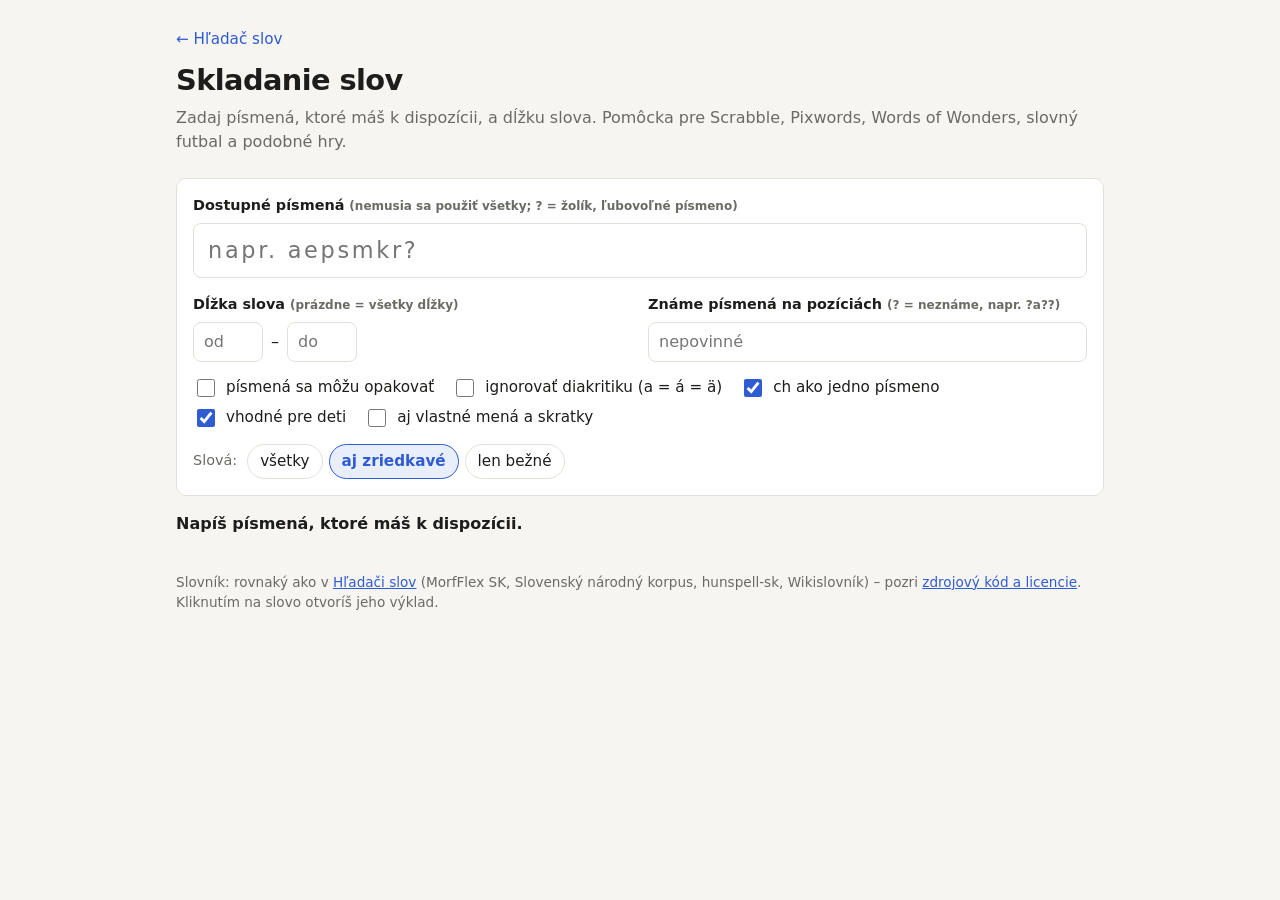
==== skladanie/index.html @ e5422c87 "Podstránka Skladanie slov z písmen (skladanie/) Zadáš dostupné písmená a dĺžku slova, vypíše všetky " ====
<!doctype html>
<html lang="sk">
<head>
  <meta charset="utf-8">
  <meta name="viewport" content="width=device-width, initial-scale=1">
  <meta http-equiv="Content-Security-Policy"
        content="default-src 'self'; script-src 'self'; style-src 'self'; img-src 'self' data:; connect-src 'self'; object-src 'none'; base-uri 'none'; form-action 'none'">
  <meta name="referrer" content="strict-origin-when-cross-origin">
  <title>Skladanie slov</title>
  <meta name="description" content="Zadaj dostupné písmená a dĺžku slova – vypíšeme všetky slovenské slová, ktoré sa z nich dajú zložiť. Pomôcka pre Scrabble, Pixwords, Words of Wonders a slovný futbal.">
  <link rel="stylesheet" href="../style.css?v=20261018">
  <link rel="stylesheet" href="skladanie.css?v=20261018">
</head>
<body>
  <header>
    <nav class="top-nav"><a href="../">← Hľadač slov</a></nav>
    <h1>Skladanie slov</h1>
    <p class="sub">Zadaj písmená, ktoré máš k dispozícii, a dĺžku slova. Pomôcka pre Scrabble, Pixwords,
      Words of Wonders, slovný futbal a podobné hry.</p>
  </header>

  <main>
    <form id="form" autocomplete="off">
      <section class="card">
        <label class="big">
          <span>Dostupné písmená <small>(nemusia sa použiť všetky; ? = žolík, ľubovoľné písmeno)</small></span>
          <input id="letters" placeholder="napr. aepsmkr?" autocapitalize="off" spellcheck="false" enterkeyhint="search">
        </label>
        <div class="grid2">
          <div class="len">
            <span>Dĺžka slova <small>(prázdne = všetky dĺžky)</small></span>
            <div class="row">
              <input id="len-min" type="number" min="2" placeholder="od" aria-label="Dĺžka od">
              <span>–</span>
              <input id="len-max" type="number" min="2" placeholder="do" aria-label="Dĺžka do">
            </div>
          </div>
          <label>
            <span>Známe písmená na pozíciách <small>(? = neznáme, napr. ?a??)</small></span>
            <input id="pattern" placeholder="nepovinné" autocapitalize="off" spellcheck="false">
          </label>
        </div>
        <div class="checks inline">
          <label class="check"><input type="checkbox" id="repeat"> písmená sa môžu opakovať</label>
          <label class="check"><input type="checkbox" id="ignore-diacritics"> ignorovať diakritiku (a = á = ä)</label>
          <label class="check"><input type="checkbox" id="ch-one" checked> ch ako jedno písmeno</label>
          <label class="check"><input type="checkbox" id="kids" checked> vhodné pre deti</label>
          <label class="check"><input type="checkbox" id="names"> aj vlastné mená a skratky</label>
        </div>
        <div class="chips freq-chips">
          <span class="chips-label">Slová:</span>
          <label class="chip"><input type="radio" name="minfreq" value="0"> všetky</label>
          <label class="chip"><input type="radio" name="minfreq" value="10" checked> aj zriedkavé</label>
          <label class="chip"><input type="radio" name="minfreq" value="1000"> len bežné</label>
        </div>
      </section>
    </form>

    <section class="results">
      <div class="results-head"><strong id="count">Načítavam slovník…</strong></div>
      <div id="groups"></div>
    </section>
  </main>

  <footer>
    Slovník: rovnaký ako v <a href="../">Hľadači slov</a> (MorfFlex SK, Slovenský národný korpus, hunspell-sk, Wikislovník) –
    pozri <a href="https://github.com/bernysk/pismenka_slovicka">zdrojový kód a licencie</a>.
    Kliknutím na slovo otvoríš jeho výklad.
  </footer>

  <script src="skladanie.js?v=20261018"></script>
</body>
</html>
---- style.css ----
:root {
  --bg: #f6f5f1;
  --card: #ffffff;
  --text: #1d1d1b;
  --muted: #6b6a65;
  --line: #e2e0d8;
  --accent: #2f5bd3;
  --accent-soft: #e8eefc;
  --chip: #f0efe9;
  --danger: #c0392b;
  --radius: 10px;
}
@media (prefers-color-scheme: dark) {
  :root {
    --bg: #161615;
    --card: #20201e;
    --text: #ecebe6;
    --muted: #9a9890;
    --line: #34332f;
    --accent: #7c9cff;
    --accent-soft: #263055;
    --chip: #2a2a27;
    --danger: #ff7b6b;
  }
}

* { box-sizing: border-box; }
body {
  margin: 0;
  background: var(--bg);
  color: var(--text);
  font: 16px/1.5 system-ui, -apple-system, "Segoe UI", Roboto, sans-serif;
}
header, main, footer { max-width: 960px; margin: 0 auto; padding: 0 16px; }
header { padding-top: 28px; padding-bottom: 8px; }
h1 { margin: 0; font-size: 1.8rem; letter-spacing: -0.02em; }
h2 { margin: 0 0 12px; font-size: 1rem; }
.sub, .muted, small { color: var(--muted); }
.sub { margin: 4px 0 0; }

.card {
  background: var(--card);
  border: 1px solid var(--line);
  border-radius: var(--radius);
  padding: 16px;
  margin: 16px 0;
}
.grid2 { display: grid; grid-template-columns: 1fr 1fr; gap: 16px; }
@media (max-width: 640px) { .grid2 { grid-template-columns: 1fr; } }
label > span, .len > span { display: block; font-weight: 600; font-size: .9rem; margin-bottom: 6px; }

input, select, button {
  font: inherit;
  color: inherit;
  background: var(--card);
  border: 1px solid var(--line);
  border-radius: 8px;
  padding: 7px 10px;
}
input:focus, select:focus, button:focus-visible { outline: 2px solid var(--accent); outline-offset: 1px; }
input[type="number"] { width: 70px; }
label > input:not([type="checkbox"]) { width: 100%; }
button { cursor: pointer; }
button.ghost { background: transparent; color: var(--accent); border-color: var(--accent-soft); }
button.ghost:hover { background: var(--accent-soft); }

.row { display: flex; gap: 8px; align-items: center; }
.len .syl-label { margin-top: 12px; }
.checks { display: flex; flex-direction: column; gap: 6px; justify-content: center; }
.check { display: flex; gap: 8px; align-items: center; font-size: .95rem; }
.check input { width: 18px; height: 18px; accent-color: var(--accent); }

.rule { display: flex; flex-wrap: wrap; gap: 8px; align-items: center; margin-bottom: 10px; }
.r-letter { width: 64px; text-align: center; font-weight: 700; text-transform: lowercase; }
.r-pos { width: 64px; }
.r-count { width: 64px; }
.times { color: var(--muted); }
.r-del { border: none; background: transparent; color: var(--muted); padding: 4px 8px; }
.r-del:hover { color: var(--danger); }

.chips { display: flex; flex-wrap: wrap; gap: 6px; }
.chip {
  display: inline-flex; align-items: center; gap: 6px;
  padding: 5px 12px; border: 1px solid var(--line); border-radius: 999px;
  cursor: pointer; user-select: none; font-size: .95rem;
}
.chip { position: relative; }
.chip input { position: absolute; inset: 0; width: 1px; height: 1px; opacity: 0; pointer-events: none; }
.chip:has(input:checked) { background: var(--accent-soft); border-color: var(--accent); color: var(--accent); font-weight: 600; }
.chip:has(input:focus-visible) { outline: 2px solid var(--accent); outline-offset: 1px; }
.chip-quick { display: flex; gap: 6px; margin-top: 10px; flex-wrap: wrap; }
button.small { padding: 3px 10px; font-size: .85rem; }
.sub-filters { margin-top: 18px; padding-top: 14px; border-top: 1px solid var(--line); grid-template-columns: repeat(2, 1fr); }
@media (max-width: 640px) { .sub-filters { grid-template-columns: 1fr; } }
.sub-filters h2 { font-size: .9rem; margin-bottom: 8px; }

.actions { display: flex; gap: 8px; justify-content: flex-end; }

.results-head { margin: 8px 0 12px; }
#list {
  list-style: none; margin: 0; padding: 0;
  display: flex; flex-wrap: wrap; gap: 6px;
}
#list li button {
  background: var(--chip);
  border: 1px solid transparent;
  padding: 4px 10px;
  border-radius: 999px;
}
#list li button:hover { border-color: var(--accent); }
#list li button.has-def { background: var(--accent-soft); }
#more { margin: 16px 0; }

dialog {
  border: 1px solid var(--line);
  border-radius: var(--radius);
  background: var(--card);
  color: var(--text);
  max-width: min(560px, calc(100vw - 32px));
  width: 100%;
  padding: 20px;
}
dialog::backdrop { background: rgb(0 0 0 / .4); }
dialog h3 { margin: 0; font-size: 1.5rem; }
dialog h4 { margin: 16px 0 4px; font-size: .85rem; text-transform: uppercase; letter-spacing: .05em; color: var(--muted); }
dialog ol { margin: 0; padding-left: 22px; }
.relations { margin: 0; }
.relations dt { font-weight: 600; font-size: .9rem; margin-top: 8px; }
.relations dd { margin: 2px 0 0 0; padding-left: 12px; border-left: 2px solid var(--line); }
.rel-word.link {
  border: none; background: none; padding: 0; color: var(--accent); cursor: pointer; font: inherit;
  text-decoration: underline; text-decoration-color: var(--accent-soft); text-underline-offset: 2px;
}
.rel-word.link:hover { text-decoration-color: var(--accent); }
.rel-label { color: var(--muted); font-size: .8em; font-style: italic; }
.rel-wrong .rel-word { text-decoration: line-through; text-decoration-color: var(--muted); }
.close { float: right; border: none; background: transparent; font-size: 1.4rem; line-height: 1; padding: 0 4px; }

footer { color: var(--muted); font-size: .85rem; padding-top: 24px; padding-bottom: 32px; }
footer a, dialog a { color: var(--accent); }

/* tabuľka tvarov v detaile slova (renderForms v app.js) */
.forms-sub { margin: 10px 0 4px; font-weight: 600; font-size: .9rem; }
.forms-line { margin: 4px 0; }
.forms-note { font-size: .8rem; margin: 6px 0 0; }
.forms-wrap { overflow-x: auto; }  /* poistka pre veľmi dlhé tvary; bežne sa tabuľka zmestí */
table.forms { border-collapse: collapse; width: 100%; font-size: .95rem; }
table.forms th, table.forms td { border: 1px solid var(--line); padding: 4px 8px; text-align: left; vertical-align: top; }
table.forms td { overflow-wrap: anywhere; hyphens: auto; }
table.forms thead th { background: var(--chip); font-size: .8rem; font-weight: 600; color: var(--muted); }
table.forms tbody th { font-weight: 600; white-space: nowrap; width: 1%; }
table.forms td.muted { text-align: center; }
table.forms.adj td, table.forms.compare td, table.forms.past td, table.forms.imp td { text-align: center; }
.case-short { display: none; }
.case-q { display: block; font-weight: 400; color: var(--muted); font-size: .75rem; }
@media (max-width: 520px) {
  table.forms { font-size: .85rem; }
  table.forms th, table.forms td { padding: 3px 5px; }
  table.forms.adj .case-long, table.forms.adj .case-q { display: none; }
  table.forms.adj .case-short { display: inline; }
}

/* navigácia medzi stránkami (Hľadač slov ↔ Skladanie slov) */
.top-nav { margin-bottom: 8px; font-size: .95rem; text-align: right; }
.top-nav a { color: var(--accent); text-decoration: none; }
.top-nav a:hover { text-decoration: underline; }
---- skladanie/skladanie.css ----
/* Doplnkové štýly pre podstránku Skladanie slov (základ je ../style.css). */
.top-nav { text-align: left; }

label.big { display: block; margin-bottom: 16px; }
label.big input {
  font-size: 1.4rem; letter-spacing: .12em; padding: 10px 14px; text-transform: lowercase;
}
.checks.inline { flex-direction: row; flex-wrap: wrap; justify-content: flex-start; gap: 6px 18px; margin-top: 14px; }
.freq-chips { margin-top: 14px; align-items: center; }
.chips-label { color: var(--muted); font-size: .9rem; margin-right: 4px; }

.group { margin: 18px 0; }
.group h2 { font-size: 1rem; margin: 0 0 8px; }
.group h2 small { font-weight: normal; }
.words { list-style: none; margin: 0; padding: 0; display: flex; flex-wrap: wrap; gap: 6px; }
.words a {
  display: inline-block; padding: 4px 10px; border-radius: 999px; background: var(--chip);
  color: inherit; text-decoration: none; border: 1px solid transparent; letter-spacing: .02em;
}
.words a:hover { border-color: var(--accent); }
.words a.has-def { background: var(--accent-soft); }
.words .wild { color: var(--accent); font-weight: 700; text-decoration: underline dotted; }
.more-btn { margin-top: 8px; }
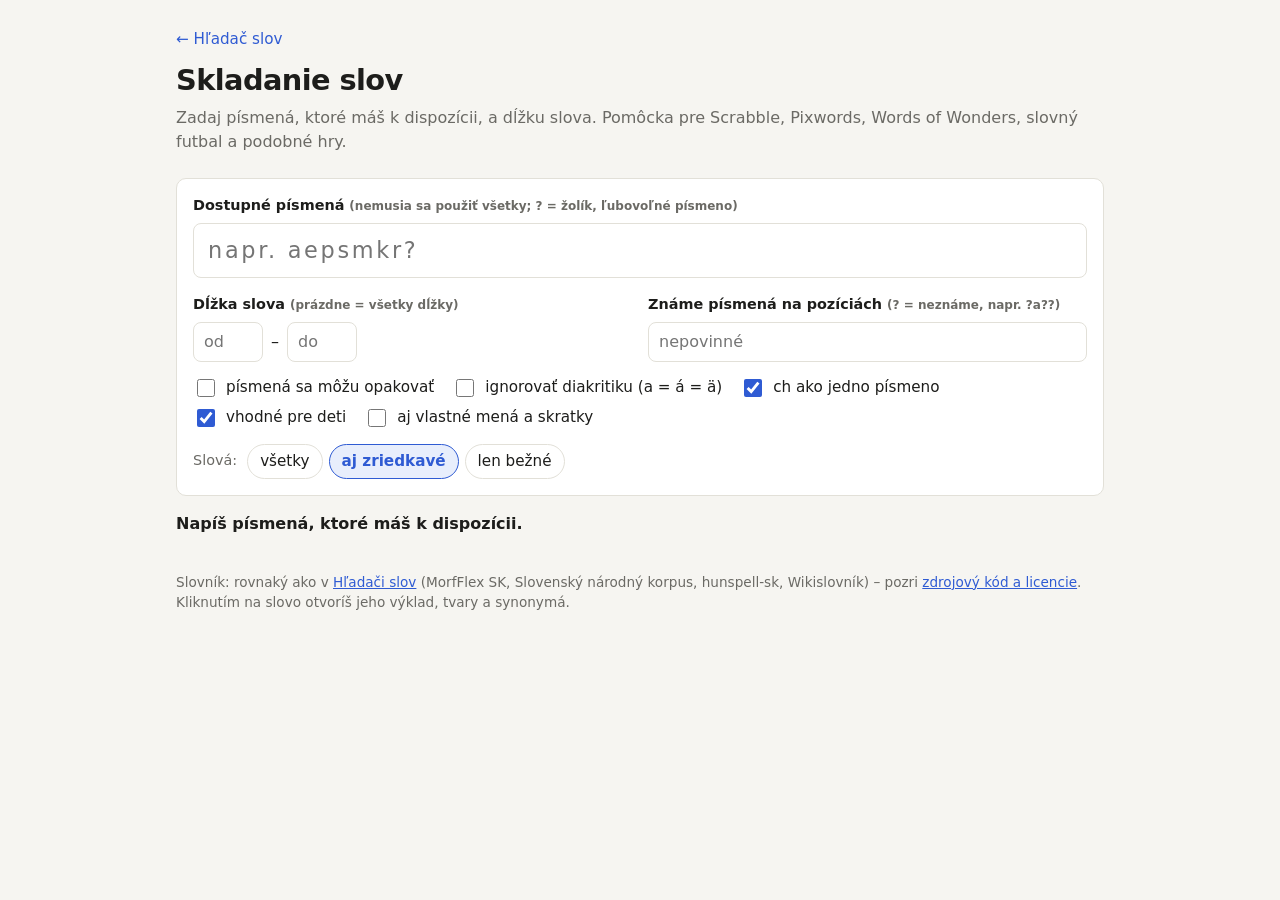
==== commit ba8ec4d9: "Skladanie: oprava hľadania slov s opakovanými písmenami, výklad priamo na stránke - predkontrola dĺž" ====
--- a/skladanie/index.html
+++ b/skladanie/index.html
@@ -8,8 +8,8 @@
   <meta name="referrer" content="strict-origin-when-cross-origin">
   <title>Skladanie slov</title>
   <meta name="description" content="Zadaj dostupné písmená a dĺžku slova – vypíšeme všetky slovenské slová, ktoré sa z nich dajú zložiť. Pomôcka pre Scrabble, Pixwords, Words of Wonders a slovný futbal.">
-  <link rel="stylesheet" href="../style.css?v=20261018">
-  <link rel="stylesheet" href="skladanie.css?v=20261018">
+  <link rel="stylesheet" href="../style.css?v=20261018d">
+  <link rel="stylesheet" href="skladanie.css?v=20261018d">
 </head>
 <body>
   <header>
@@ -65,9 +65,19 @@
   <footer>
     Slovník: rovnaký ako v <a href="../">Hľadači slov</a> (MorfFlex SK, Slovenský národný korpus, hunspell-sk, Wikislovník) –
     pozri <a href="https://github.com/bernysk/pismenka_slovicka">zdrojový kód a licencie</a>.
-    Kliknutím na slovo otvoríš jeho výklad.
+    Kliknutím na slovo otvoríš jeho výklad, tvary a synonymá.
   </footer>
 
-  <script src="skladanie.js?v=20261018"></script>
+  <dialog id="detail">
+    <form method="dialog">
+      <button class="close" aria-label="Zavrieť">×</button>
+    </form>
+    <h3 id="detail-word"></h3>
+    <p id="detail-pos" class="muted"></p>
+    <div id="detail-body"></div>
+  </dialog>
+
+  <script src="../slovnik.js?v=20261018d"></script>
+  <script src="skladanie.js?v=20261018d"></script>
 </body>
 </html>
